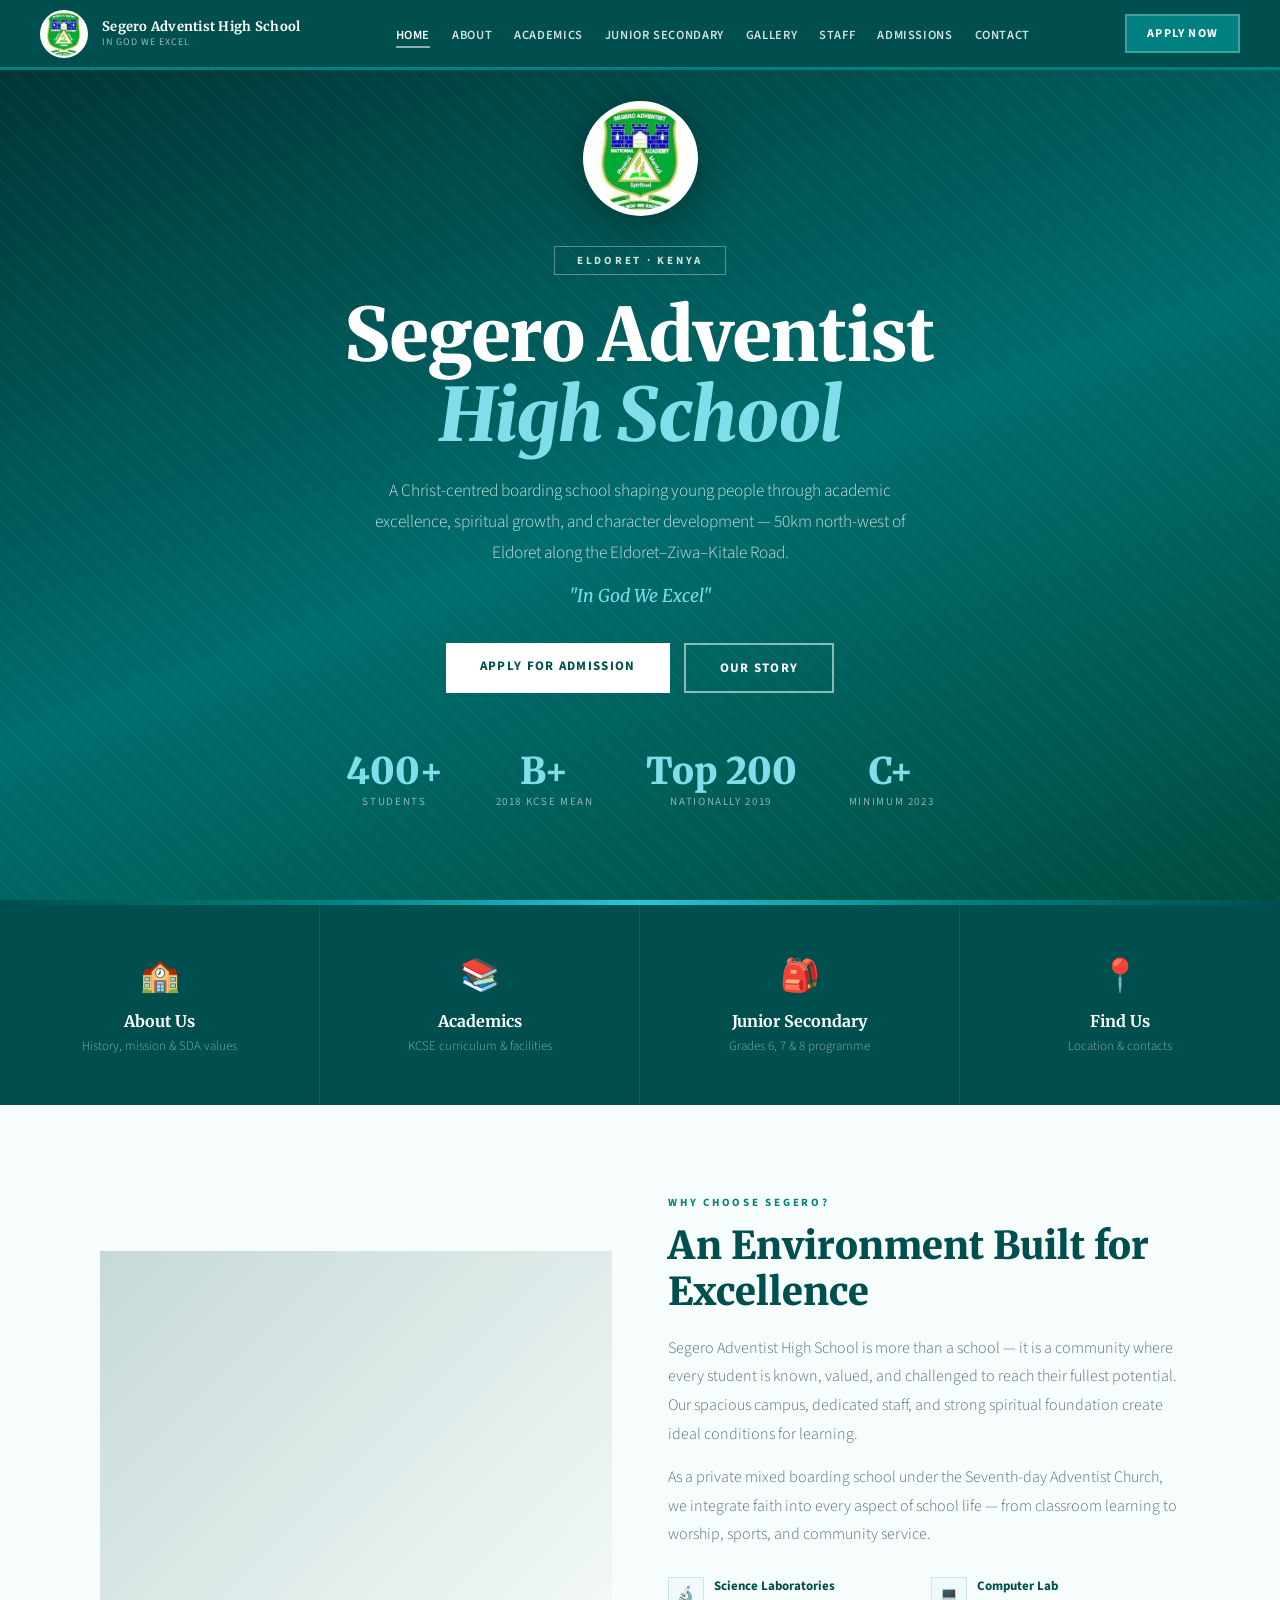
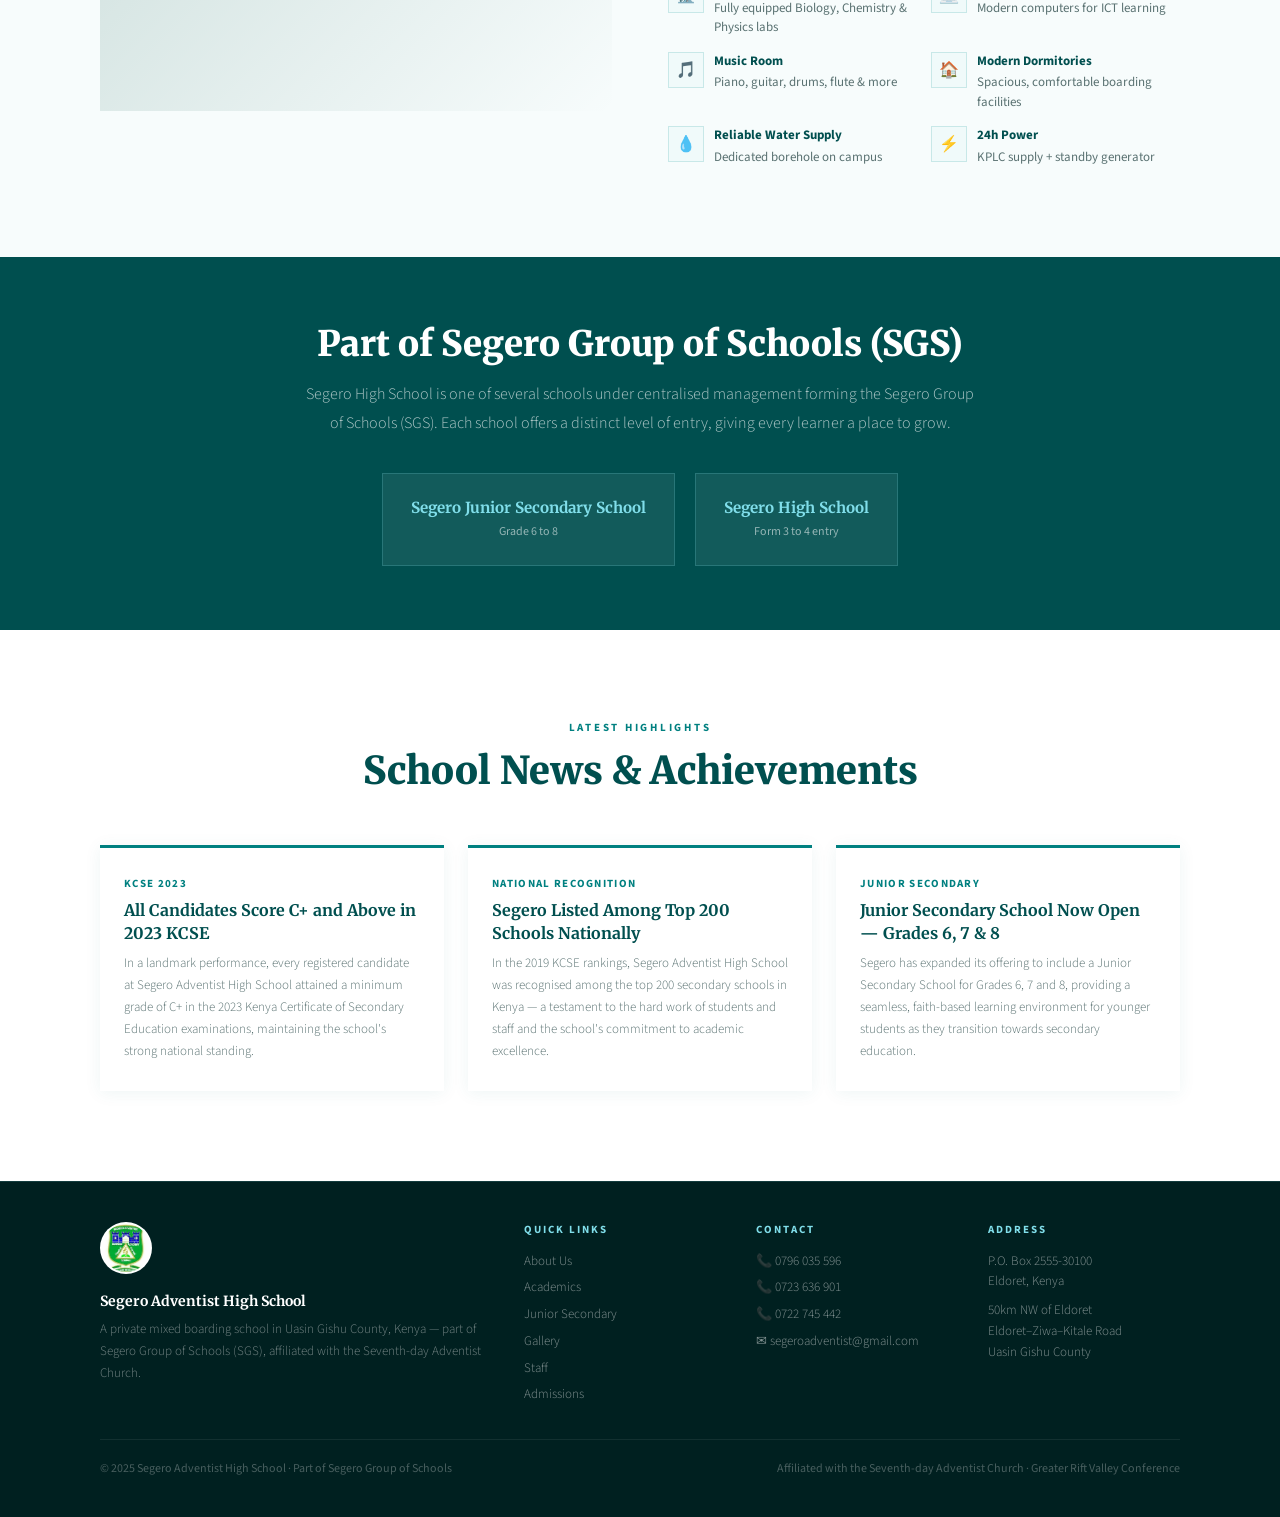
==== index.html @ 99e61c50 "First commit" ====
<!DOCTYPE html><html lang="en"><head>
<meta charset="UTF-8"/><meta name="viewport" content="width=device-width,initial-scale=1.0"/>
<title>Segero Adventist High School – In God We Excel</title>
<link href="https://fonts.googleapis.com/css2?family=Merriweather:ital,wght@0,300;0,400;0,700;0,900;1,400&family=Source+Sans+3:wght@300;400;600;700&display=swap" rel="stylesheet"/>
<link rel="stylesheet" href="styles.css"/>
<style>
body{padding-top:0;}
.hero{min-height:100vh;display:flex;align-items:center;justify-content:center;text-align:center;padding:100px 24px 90px;position:relative;overflow:hidden;background:linear-gradient(160deg,#003030 0%,var(--teal) 55%,#004d40 100%);}
.hero::before{content:'';position:absolute;inset:0;opacity:0.04;background-image:repeating-linear-gradient(45deg,#fff 0,#fff 1px,transparent 0,transparent 50%);background-size:20px 20px;}
.hero-inner{position:relative;z-index:1;max-width:880px;}
.hero-logo{width:115px;height:115px;object-fit:contain;border-radius:50%;background:#fff;padding:6px;box-shadow:0 8px 48px rgba(0,0,0,0.35);margin:0 auto 30px;display:block;animation:fadeUp 0.7s ease both;}
.hero-badge{display:inline-block;border:1.5px solid rgba(255,255,255,0.35);color:rgba(255,255,255,0.82);font-size:11px;letter-spacing:0.25em;text-transform:uppercase;padding:6px 22px;margin-bottom:20px;font-weight:700;animation:fadeUp 0.8s 0.1s ease both;}
.hero h1{font-family:'Merriweather',serif;font-size:clamp(2.4rem,6vw,4.6rem);font-weight:900;color:#fff;line-height:1.1;animation:fadeUp 0.9s 0.15s ease both;}
.hero h1 em{color:#80deea;font-style:italic;}
.hero-sub{margin:20px auto 0;max-width:580px;color:rgba(255,255,255,0.78);font-size:1.08rem;line-height:1.78;font-weight:300;animation:fadeUp 1s 0.2s ease both;}
.hero-motto{margin-top:16px;font-family:'Merriweather',serif;font-style:italic;font-size:1.1rem;color:#80deea;animation:fadeUp 1s 0.25s ease both;}
.hero-btns{display:flex;gap:14px;justify-content:center;margin-top:36px;animation:fadeUp 1s 0.3s ease both;flex-wrap:wrap;}
.btn-w{background:#fff;color:var(--teal-dark);padding:14px 34px;font-size:13px;font-weight:700;letter-spacing:0.1em;text-transform:uppercase;text-decoration:none;transition:all 0.2s;}
.btn-w:hover{background:#80deea;}
.btn-o{border:2px solid rgba(255,255,255,0.55);color:#fff;padding:14px 34px;font-size:13px;font-weight:700;letter-spacing:0.1em;text-transform:uppercase;text-decoration:none;transition:all 0.2s;}
.btn-o:hover{border-color:#fff;background:rgba(255,255,255,0.1);}
.stats-row{display:flex;gap:52px;justify-content:center;margin-top:60px;flex-wrap:wrap;animation:fadeUp 1s 0.4s ease both;}
.stat-num{font-family:'Merriweather',serif;font-size:2.3rem;font-weight:900;color:#80deea;line-height:1;}
.stat-lbl{color:rgba(255,255,255,0.55);font-size:11px;letter-spacing:0.15em;text-transform:uppercase;margin-top:5px;}
/* QUICK TILES */
.tiles{display:grid;grid-template-columns:repeat(4,1fr);}
.tile{background:var(--teal-dark);padding:48px 28px;text-align:center;text-decoration:none;border-right:1px solid rgba(255,255,255,0.07);transition:background 0.2s;display:flex;flex-direction:column;align-items:center;}
.tile:last-child{border-right:none;}
.tile:hover{background:var(--teal-mid);}
.tile-icon{font-size:2rem;margin-bottom:12px;}
.tile-title{font-family:'Merriweather',serif;font-size:1rem;font-weight:700;color:#fff;margin-bottom:6px;}
.tile-desc{color:rgba(255,255,255,0.52);font-size:13px;line-height:1.5;font-weight:300;}
/* WHY SEGERO */
.why{padding:90px 56px;background:var(--off-white);}
.why-grid{display:grid;grid-template-columns:1fr 1fr;gap:56px;max-width:1080px;margin:0 auto;align-items:center;}
.why-img{background:url('https://images.unsplash.com/photo-1580582932707-520aed937b7b?w=900&q=80') center/cover no-repeat;min-height:460px;position:relative;}
.why-img::after{content:'';position:absolute;inset:0;background:linear-gradient(135deg,rgba(0,80,64,0.2),transparent);}
.why-body .section-title{margin-bottom:20px;}
.why-body p{color:var(--gray);line-height:1.8;font-weight:300;margin-bottom:14px;font-size:1rem;}
.why-points{display:grid;grid-template-columns:1fr 1fr;gap:14px;margin-top:28px;}
.wp{display:flex;align-items:flex-start;gap:10px;}
.wp-icon{width:36px;height:36px;flex-shrink:0;background:var(--teal-xlight);border:1.5px solid var(--light-border);display:flex;align-items:center;justify-content:center;font-size:16px;}
.wp-text{font-size:13px;color:var(--gray);line-height:1.5;}
.wp-text strong{display:block;color:var(--teal-dark);font-weight:700;margin-bottom:2px;}
/* SGS BANNER */
.sgs{background:var(--teal-dark);padding:64px 56px;text-align:center;}
.sgs h2{font-family:'Merriweather',serif;font-size:clamp(1.6rem,3vw,2.2rem);color:#fff;font-weight:900;margin-bottom:14px;}
.sgs p{color:rgba(255,255,255,0.68);max-width:680px;margin:0 auto 36px;line-height:1.78;font-weight:300;}
.sgs-schools{display:flex;gap:20px;justify-content:center;flex-wrap:wrap;}
.sgs-card{background:rgba(255,255,255,0.07);border:1px solid rgba(128,222,234,0.2);padding:24px 28px;min-width:180px;text-align:center;transition:background 0.2s;}
.sgs-card:hover{background:rgba(128,222,234,0.1);}
.sgs-card-name{font-family:'Merriweather',serif;font-size:.95rem;font-weight:700;color:#80deea;margin-bottom:6px;}
.sgs-card-detail{font-size:12px;color:rgba(255,255,255,0.55);line-height:1.5;}
/* NEWS */
.news{padding:90px 56px;background:var(--white);}
.news-grid{display:grid;grid-template-columns:repeat(3,1fr);gap:24px;max-width:1080px;margin:0 auto;}
.news-card{border-top:3px solid var(--teal-mid);padding:28px 24px;background:#fff;box-shadow:0 2px 16px rgba(0,109,109,0.07);}
.news-date{font-size:11px;color:var(--teal-mid);font-weight:700;letter-spacing:0.12em;text-transform:uppercase;margin-bottom:8px;}
.news-title{font-family:'Merriweather',serif;font-size:1rem;font-weight:700;color:var(--teal-dark);margin-bottom:8px;line-height:1.4;}
.news-body{font-size:13px;color:var(--gray);line-height:1.7;font-weight:300;}
@media(max-width:900px){.tiles{grid-template-columns:1fr 1fr;}.tile{border-right:none;border-bottom:1px solid rgba(255,255,255,0.07);}.why{padding:60px 24px;}.why-grid{grid-template-columns:1fr;}.why-img{min-height:260px;}.sgs{padding:56px 24px;}.news{padding:60px 24px;}.news-grid{grid-template-columns:1fr;}.stats-row{gap:32px;}}
</style></head><body>
<nav>
  <a class="nav-brand" href="index.html">
    <img src="[data-uri]" alt="Segero Logo"/>
    <div class="nav-brand-text">
      <div class="school-name">Segero Adventist High School</div>
      <div class="school-motto">In God We Excel</div>
    </div>
  </a>
  <ul class="nav-links">
    <li><a href="index.html" class="active">Home</a></li>
    <li><a href="about.html">About</a></li>
    <li><a href="academics.html">Academics</a></li>
    <li><a href="jss.html">Junior Secondary</a></li>
    <li><a href="gallery.html">Gallery</a></li>
    <li><a href="staff.html">Staff</a></li>
    <li><a href="admissions.html">Admissions</a></li>
    <li><a href="contact.html">Contact</a></li>
  </ul>
  <a href="admissions.html" class="nav-apply">Apply Now</a>
  <div class="hamburger" onclick="toggleMenu()"><span></span><span></span><span></span></div>
</nav>
<div class="mobile-menu" id="mobileMenu">
  <a href="index.html">Home</a>
  <a href="about.html">About</a>
  <a href="academics.html">Academics</a>
  <a href="jss.html">Junior Secondary</a>
  <a href="gallery.html">Gallery</a>
  <a href="staff.html">Staff</a>
  <a href="admissions.html">Admissions</a>
  <a href="contact.html">Contact</a>
</div>
<section class="hero">
  <div class="hero-inner">
    <img class="hero-logo" src="" alt="School Crest" id="heroLogo"/>
    <div class="hero-badge">Eldoret · Kenya</div>
    <h1>Segero Adventist<br><em>High School</em></h1>
    <p class="hero-sub">A Christ-centred boarding school shaping young people through academic excellence, spiritual growth, and character development — 50km north-west of Eldoret along the Eldoret–Ziwa–Kitale Road.</p>
    <p class="hero-motto">"In God We Excel"</p>
    <div class="hero-btns">
      <a href="admissions.html" class="btn-w">Apply for Admission</a>
      <a href="about.html" class="btn-o">Our Story</a>
    </div>
    <div class="stats-row">
      <div class="stat"><div class="stat-num">400+</div><div class="stat-lbl">Students</div></div>
      <div class="stat"><div class="stat-num">B+</div><div class="stat-lbl">2018 KCSE Mean</div></div>
      <div class="stat"><div class="stat-num">Top 200</div><div class="stat-lbl">Nationally 2019</div></div>
      <div class="stat"><div class="stat-num">C+</div><div class="stat-lbl">Minimum 2023</div></div>
    </div>
  </div>
</section>
<div class="color-strip"></div>
<div class="tiles">
  <a class="tile" href="about.html"><div class="tile-icon">🏫</div><div class="tile-title">About Us</div><div class="tile-desc">History, mission & SDA values</div></a>
  <a class="tile" href="academics.html"><div class="tile-icon">📚</div><div class="tile-title">Academics</div><div class="tile-desc">KCSE curriculum & facilities</div></a>
  <a class="tile" href="jss.html"><div class="tile-icon">🎒</div><div class="tile-title">Junior Secondary</div><div class="tile-desc">Grades 6, 7 & 8 programme</div></a>
  <a class="tile" href="contact.html"><div class="tile-icon">📍</div><div class="tile-title">Find Us</div><div class="tile-desc">Location & contacts</div></a>
</div>

<section class="why">
  <div class="why-grid">
    <div class="why-img"></div>
    <div class="why-body">
      <div class="section-tag">Why Choose Segero?</div>
      <h2 class="section-title">An Environment Built for Excellence</h2>
      <p>Segero Adventist High School is more than a school — it is a community where every student is known, valued, and challenged to reach their fullest potential. Our spacious campus, dedicated staff, and strong spiritual foundation create ideal conditions for learning.</p>
      <p>As a private mixed boarding school under the Seventh-day Adventist Church, we integrate faith into every aspect of school life — from classroom learning to worship, sports, and community service.</p>
      <div class="why-points">
        <div class="wp"><div class="wp-icon">🔬</div><div class="wp-text"><strong>Science Laboratories</strong>Fully equipped Biology, Chemistry & Physics labs</div></div>
        <div class="wp"><div class="wp-icon">💻</div><div class="wp-text"><strong>Computer Lab</strong>Modern computers for ICT learning</div></div>
        <div class="wp"><div class="wp-icon">🎵</div><div class="wp-text"><strong>Music Room</strong>Piano, guitar, drums, flute & more</div></div>
        <div class="wp"><div class="wp-icon">🏠</div><div class="wp-text"><strong>Modern Dormitories</strong>Spacious, comfortable boarding facilities</div></div>
        <div class="wp"><div class="wp-icon">💧</div><div class="wp-text"><strong>Reliable Water Supply</strong>Dedicated borehole on campus</div></div>
        <div class="wp"><div class="wp-icon">⚡</div><div class="wp-text"><strong>24h Power</strong>KPLC supply + standby generator</div></div>
      </div>
    </div>
  </div>
</section>

<section class="sgs">
  <h2>Part of Segero Group of Schools (SGS)</h2>
  <p>Segero High School is one of several schools under centralised management forming the Segero Group of Schools (SGS). Each school offers a distinct level of entry, giving every learner a place to grow.</p>
  <div class="sgs-schools">
    <div class="sgs-card"><div class="sgs-card-name">Segero Junior Secondary School</div><div class="sgs-card-detail">Grade 6 to 8</div></div>
    <div class="sgs-card"><div class="sgs-card-name">Segero High School</div><div class="sgs-card-detail">Form 3 to 4 entry</div></div>

  </div>
</section>

<section class="news">
  <div class="section-header">
    <div class="section-tag">Latest Highlights</div>
    <h2 class="section-title">School News & Achievements</h2>
  </div>
  <div class="news-grid">
    <div class="news-card"><div class="news-date">KCSE 2023</div><div class="news-title">All Candidates Score C+ and Above in 2023 KCSE</div><div class="news-body">In a landmark performance, every registered candidate at Segero Adventist High School attained a minimum grade of C+ in the 2023 Kenya Certificate of Secondary Education examinations, maintaining the school's strong national standing.</div></div>
    <div class="news-card"><div class="news-date">National Recognition</div><div class="news-title">Segero Listed Among Top 200 Schools Nationally</div><div class="news-body">In the 2019 KCSE rankings, Segero Adventist High School was recognised among the top 200 secondary schools in Kenya — a testament to the hard work of students and staff and the school's commitment to academic excellence.</div></div>
    <div class="news-card"><div class="news-date">Junior Secondary</div><div class="news-title">Junior Secondary School Now Open — Grades 6, 7 & 8</div><div class="news-body">Segero has expanded its offering to include a Junior Secondary School for Grades 6, 7 and 8, providing a seamless, faith-based learning environment for younger students as they transition towards secondary education.</div></div>
  </div>
</section>
<footer>
  <div class="footer-inner">
    <div class="footer-brand">
      <img src="" alt="Segero Logo" id="footLogo"/>
      <div class="fn">Segero Adventist High School</div>
      <p>A private mixed boarding school in Uasin Gishu County, Kenya — part of Segero Group of Schools (SGS), affiliated with the Seventh-day Adventist Church.</p>
    </div>
    <div class="footer-col"><h4>Quick Links</h4><a href="about.html">About Us</a><a href="academics.html">Academics</a><a href="jss.html">Junior Secondary</a><a href="gallery.html">Gallery</a><a href="staff.html">Staff</a><a href="admissions.html">Admissions</a></div>
    <div class="footer-col"><h4>Contact</h4><p>📞 0796 035 596</p><p>📞 0723 636 901</p><p>📞 0722 745 442</p><a href="mailto:segeroadventist@gmail.com">✉ segeroadventist@gmail.com</a></div>
    <div class="footer-col"><h4>Address</h4><p>P.O. Box 2555-30100<br>Eldoret, Kenya</p><p style="margin-top:8px;">50km NW of Eldoret<br>Eldoret–Ziwa–Kitale Road<br>Uasin Gishu County</p></div>
  </div>
  <div class="footer-bottom"><p>© 2025 Segero Adventist High School · Part of Segero Group of Schools</p><p>Affiliated with the Seventh-day Adventist Church · Greater Rift Valley Conference</p></div>
</footer>
<script>
function toggleMenu(){document.getElementById('mobileMenu').classList.toggle('open');}
// inject logo into hero and footer
var logo='/9j/4AAQSkZJRgABAQAAAQABAAD/2wCEAAkGBxMREhUSEhIWFhUXFRcZFRgYFxYYGBkVGBUXHRkdGxoaHSggGBolHhUXIzEiJSsrLi4uFx8zODMsNygtLisBCgoKDg0OGxAQGjIlICYrLi0tLy8tLy0wMC0tLS0tLy0tLS0rLS0tLS0tLS0tLS0tLS0tLS0tLS0tLS0tLS0tLf/AABEIAOEA4QMBIgACEQEDEQH/xAAcAAABBQEBAQAAAAAAAAAAAAAAAQQFBgcDAgj/xABKEAACAQIDBQQGBgcGBQMFAAABAgMAEQQSIQUGMUFREyJhkTJxgaGxwQcUM0JS0SNTYnKSouEVFoKywvA0Q2Nz0rPi8VRVZIOT/8QAGwEAAQUBAQAAAAAAAAAAAAAAAAECAwQFBgf/xAAzEQABAwIEBAMHBAMBAAAAAAABAAIDBBEFEiExEzJBYSJRcRQVIzOBkbFCocHwRFLRNP/aAAwDAQACEQMRAD8A3CiiihCKKKQmhCWiubGmeJ2nEmhcX6DU+6o3StbzFILnZSFeGeoCXeIfcQnxP5CofGbz29KVUPQWv8zVV9dGOXVK6zdXGyu2em8u0I10Mij2is0xO9EZ5yP7Db+Y1Hyb0H7kYA8ST8Kh9skPK1VXVtOzd1/RalLtyEcyfUprg+8MY+659gHzrL/7axD+iPVljZvzvXOTF4vMEPaBn9FcmVj6hl1ppmqSoXYpANmkrUDvCvKM+0ivH94/+l/N/SsxxwxUJHamVb8LkgHqBauITEGMzAydmrWL5jYHTx8RTOJUXtdRnFY724ZWrLvEP1Z/iH5V6G8S8428xWXjAYwJ2uWbJbNcEnu2vfRr8K8M2LVgn6bMRcL3ixGpuF5jSjPUDql96MG8ZWrpvDHzVx7B+dOE21CfvW9YI+VZC2OxSekZB+/Hb4rXuLeKZdTkb2EfA04T1A3snjFKf9QIWxx41G9F1PqIrvmrHo96Pxxj/CdfeKksHvSgOjyR+sG38txTxWvHM1Tsq6Z+z/votQvXoVScFvMzejIj+Gl/[base64]/[base64]/jYe+s1j2tiFFhPJ6i5I99KNsz2kBkJ7YWkuBqMtumhtpS8dvUJ5xGJ27VcEw+EkXCl8IFfEE+gcuWwve4tcWrj/cqFxI6zOBndUAswTISDnJ14jw4ioDDbwurwMUVhApVALrcFcuvHWwqZw2+6Bc0kT9ooIshGR83AsL8dONr0rXxuGqVktNJfPb7Jim5rOnaR4mJ7GzakWcDhmF6hYNoyxmyyNYHge8PI6WqQxm0YzgUgB/SNOXkXXQd4jlYj0PKoQCoJWs6BVJ5hGRwTbToVPYfeRh6cd/3TY+R0qf2TvIGIWOQg/ga/LwOnkaoYqw7p4O+aS2p7i+6/vIHsqq8ZRdpsr+G11RLKI3G4WlbF2g0t8yiw+8DxPS1S4pls/[base64]/FhQ8P1U/aXYNPch1BXTueJ91Ntp7egnKl8MQVXILYiwy5mP4OrGutiwIOqS4s+ERpqL9uqk9iZxCbC1tlbAoJTLeziMjNa4EgUjhzF/[base64]/eDgZf1enqrntHeKGdVV8MbIWItiLekFBv3NfRFdE3AHGpvlPC9Rdavu9nFvbw2VlR0dEeNiyvmsSuUjKxUi1z0rljtoQQ5BIZMzKWskasAMzKNS4/DULhN6Yo41iGG7q5sv6e57zXNzk6mlTHxY6aKI4YhjZFInI7pZmue5rbMT7KazAiydzpmnhi53F+3VDcPYJSTy9FYXtZSpJVkRhmABs63FwCeRHOvN69TFSe6CEAVUB45EUKt/GwpCOdc1JbMbbdFjSBglIG114THQHEnC/ps+dkzZY8uZQT+K9u7Q8iKjyyZwqKGsgUk3kRBbMQPv+6oLbUn1XGLigAyuTKoJIBZgVkW/HRr+YrjtDeZZIXiECpnCgntS1grq3Ajqg511PuNsxhfBqwgZtfutk0THFrmjTr3VhwmKimTtIu0AD5WDhQfRJBGUnpXnHbRhgVDJ2xLhj3FQgBWtrmYam1/bVZ2Nt8YdWTslkDOG1crYhSOV+tOmxH9ozRxhBEqq2Yhi1kLXdjcDXWwHUinPwBkVU5z/AJQB66pRRM4mYgWsrLiVysV1IFrE2vYgcbVoG5mE0hHRM59fH4keVZ/PJnYm1r8vdWq7qR2Y/soB5n/21yRAdKANrp2EsbxJHt26Kzqte6RaWtkBbICKKKKVKiiiihCKKKKEIpDS0hoQqXvmnek/7R/ytWYnga1DfJu8/wD2j/lasuGorCPO/wBVhYyPHH/eq4bX2sqS4hDjXUkhUHYlhEwZCxvfvXAYf4qjsJimkbIu05L2Y/[base64]/Tx8AR4+Fc7VUjmzuYwEtv+y56oon8azW+FcJ9qRR/V2GKIjEk2ZRE57QgqDyNrHzqA/tNv/ujf/wk/Klx+yZGhhs8P2k5P6eIA53UixzWPDXpTndvcaXET9lKyKq/ahJFkkA6ZUuR0ueFdjTR0tNS5i/UdFuMaWgNASYjFPDLkk2mxKMMwELkdbXt0NSGztoCaXEZcWZFKOyxGNlCjtUtqdDa9rePhXr6RNzjFiO1idckp4SssRDgagZ7ZtBfSo/dzZEkEsvaGO4hdSqyo7A9pHxVTccDUdSaaagdK1+pbskmuGOFuhUrFxHr+YrXd1uMnqX/AFVkKmtb3WbvN4qD7/61wjDaVqpYLySfRWcUtIKWtlbSKKKKEIooooQiiiihCKRjS1zc0hKQlUvfR9ZfCMj+Ws0HKr9vrL3ZvEhR/KDVDjHeA/aHxFYY53HusLGDeVg7KHn2bMcTjT2MlmTEhTkazXYWsba3Fan9EDdhs9Ul/Rt2kndfumxc20NYdtnEn6xN3z9vLbvH9Y3jXXZGIbJie+fsPxHT9PD46V6RV0D5qVvjb+n8WWoxwaVct6MHK+2XlWN2j174UlfsXHG1uJtVXwux8QMLKpglv2kFh2bXICTXIFtbEjzqFGJP4z/Efzqc2DKTHfOf+Lwn3ieculWXwSUsTbOabZR9kAhxRsbZGIDyXglW8EwBKMLkxmw4cT0ppgtj4gSRn6vLpIhPcbkwPSmmPxJ7WTvn7R/vH8beNJgZyZY++2sifeP4x41bfxOG+S7dW/wm6XAX1ZhcZGEW7qDlH3h0rr9ej/WL/EKTBxjs00Hory8BXbs1/CPKvNwXdla0XL69H+sT+IVH7dxSNh5VV1JKMAAQTe3SpTs1/CPKo3eRR9Wm0H2bf5TTml2YajdFwvnLdrZE6zxloJVAWTUowt+hcDW3Uge2o9diYn/6abl/y2/KmSYk2HfPD8RqTwE5MGLObhHDz/8AyEr0ZzpYhxQWm4AVW19E6xuyJ/q+HUQSEhp7jI2mZ0tcW0vY1ov0awNFtLHSSqUVj3WYFQ3fbgTxrMNoTH6thjnOpn5/9RfOo1ZiSO+eI+8evrqjNRvqYHXc0b/m6dexC2H6Z0af6qIUaTK7E5AWy8ONuHGqngsBKuOxcjROEYTWYqQpvJGRr42qsbwzkYqfvf8ANf73jT3c6W8zjMT+gk0vfmlVJqJ9PhzvED4fymTOu13oVYzw9hrVN0JLsp/FED/lNZYvCtE3Hl0gP7BXyBH+mvPb5ZGnus7BHeN7eyv4paRaWtxbyKKKKEIooooQiiiihCK5tXSm2NkyozdAT5CmP0F0hWZ75Yi6fvS+4Zj+VVXD6uni6/5hU1vW/wBmvgx+A+VQkHEcuGvtFYsQ0v3XN4o+9XbysFCR7bmaTGfpLhEmZe7H3SJkAI7vQka9ahxvJiB/z+PHux/+NbXtPdqSFJpBPIwVAU9C5a5urd3wW1rcaSbd7sjD2uIltJZTlVDaY5co9HRT3tT0FdlBjbGAh0AOg6+S1DK7axWS7B25NJNlaXMOzlNisfFYnIPo8iAfZSYfeCf6tI/bd4SwgNaPS6TE/d/[base64]/g7iw7JvGcNwVfsJg0KKSl+6vM9PXXQ4OIalQPadPfWN/21iP1zfy/lU7u9PNIpeSRmW5Cg2sddToPC3nXKOqQ0cqdT1raiQMaCtK+pR/h95qO3iwyLhpmVRmEbkeu1UHb2OxMTApM4RuAuNGHEcL+r2072DFisXDK5xD2FwikKVdstyGuOFyB51JDOHG4alfVgSmKxuFlWxNuzs5DS3/QzHVU9JYHYEd3iCt/ZTP8AvFieU7eSf+Naxs3YcIjjkmkjhaVW7MfV4QMuWxzEpoCDbUjjauWG3X7TCy4jJAWQvkUQQlXVDqb5L20a1vCusjx6nzeKHSw/[base64]/3baZQfbTDF7uwRJJis0YjdAUdI41kkaS+ZSbaXNvPwqGuxenmY5rIrXFuijkd8M37qprV13Kk7sZ/DJb3g/wCqqUDVm3Sl7rjoynzA/wDGuLk2B8isvB3WqbeYWtoa9Vxja4Fdq22G4XSBFFFFPSoooooQiiiihCDUbt17RN4i3mRUkagt6HtGo6t8FP8ASq9UbROKUbrLd5pbzW/CqjzufnUapsb9DfyNOdrtmmkP7VvIW+VNAay2CzQuMrJM1Q53dWqPfmUM5MSsrkWUse6QAONuBsDbr665PvhM9+0VXGdXUE5ezKNmABA73AcarV6BU3Ff5pfbpvNT+H3rlQzOiANLKJDrexAAtw1BC++nMe+TowMcEcYzl5FW47RiCLk2/[base64]/ZRRzbkKrxgPdxHcoW7Q05hjzO5nKt7z7IHeTgr3Kn8Jvf3H3GoDAb0HCJFAkRGQntswF2JOuSx53PHwq/rhO0gCM13Fzm/bub+y9xWdb07PI/SgWYHK4524A+zh6rUZjC/MNikr2OyGWPmG/[base64]/Rx7IFTe6b96QdVU+RP51B1MbrH9MfGNvcwNV5eUqTDDapZ6rYMA140PVV+Ap3Ufsc3hj/AHRUhWxCbsC61FFFFSoRRRRQhFFFFCF5aq9vUdIx+98B+dWBqru83GP1N8qpVp+EUNOqybFPd2PVmP8AMa5UsnE/vH4mvNUW7LhpdXk90tFJegU5MS0hPnRerdufs2V4pGyI8TkL2bD0yOJz/ct111FPjZmdZWKaAzPyhOtg4Y4YSRdqqTFElZsuYIq2zI19LEG9x1PQX5ySriZiUFsPCx7MC+Vn0uwHIDkBpz5mvW38cS/1eHLnZckjFT2qKPus17EWPHp671N7s7LXSw/Rpa3i3H+vtpZ3E2hYujpYQTYcrf7ZTGysKIULvoTqb8h0qHnxLSuHHpNcQKfupzkP++VSm8Ugsqn0NWe3PKRlX1kkeVRWHgeR8n/McAykcI4uSDobVBPoRC3b+Vqt/wBirBsplESAHS1l/[base64]/A/+moqpfdYfpm8EP8AmWmScpV3DhepZ6rWtifYx/u/M1JCo/YwtDH+6PfUhWtAPAF1/VFFFFTIRRRRQhFFFFCEhqvb0ppGfFh5gf1qxGofeKLNFf8ACQfl86q1bc0RASjdY1io8ruLcGb4muNSO34ikzdGsw/xf1BqPNZ7TdoXE1TCyVzT5pLUlLUhsDBpPOkbuFU8bmxbooPU/[base64]/O5dsz6NICW/6UA1I8CR/vWrXgGJjUkWJUG3TSqvBHnfI7DVg07HTW91jHqt/u1WyFhbQio6EEuJKkeQDlUbt7A50zKLsvvXnWYbXwwhlEhUmKRu+oNr2IJGnW1x4itl0qk7z7JHeX7r3y/sn+lLUx5HcVv1VWpg40eUbjULxHil7NA8eYyRlsPGkWdIlCm1yBqxuL2NuHDic6aMgkMCpHFSCCPCx4Vat2cYcsuDklkiPFXBHdCjM4F+FxrcculOd4IYL/AFicMCUyxRE2le1wJJPw/LnrpUjgJGBwWLUR8aMOva26pdFFJeqyxl6FT26cesreCj4n8vOoEVc9zsHdUH42zf4bgfBffUUu1vNamDx5qgHy1WjYJMqIvRQPdTmvCrXutuMWFl1CKKKKehFFFFCEUUUUIQab4qPMpU8wR504rwy0x4uLJCsj3tw5sj29FirfL3j31WyK0/ezZoYsD6Mg49G/+QDWZSIykqwswNjWKzwksPRc9jMBbIJBsV5FJS0CpFijdSTbRmniTDnv94ZGYXcDpm6ae6rvuzshe6gF1QXc9WJ+fwqt7tbPIHaniwst+Snn4X+VaJs7EQxIFEi+J6nnTIyJZPEdAusw+ncxnEfzHb0UsBVU3u2qVtEjEMdWI0IH9an/[base64]/VZnvJg2jInW4dGGa3HQ6H2H3Gq5isS0rM7tmYnUn4DoB0rUNvrE5zoym+jDr4/Ks02nhTC5TlxU9R/vSs9jspMd1kYxTFvxWbHf1TY0ClBpDUi55dcPAXYKOLEAfPy4+ytS3UwYBuOCKFX12/L41Sd1MASe1I6qg634n5edanszB9lGq8+J9Z40sTeJL2C6rCqcxQl53d+E+FLSClrYWmiiiihCKKKKEIooooQikNLRQhMtoYQSqVPrB6EcKzbeLYpY5gLSLoR+ID/ehrVSKjtpbOWUdGHA/I9RVGqpi7xt3UUsbZGFj9liBFiQdNdRz8aRdDrqAdRyPhV127u+GPeGV+Tcjbr1Hvqp4vAyRemunJhqp9vL21RDgdDouZqsPlgOYajzT9N5nA+zTh+1+dKN5pP1a+bfnUJevQajhM8k33lUjZymDvNL+rX+b86l9mz4mZO0AgVc2Vc7spdgNQvG/9KqN6tG7WNiWLJNPD2V27SGRbsONih6njzp8cEbjYhWaWvne+znpm23pgT+iHG1+/[base64]/Vr/[base64]/KoLEbvSr6NnH8J8j+dbM6A6EXFR8+x4m4LlJ/Dp7uFUnUsjeUqnLQ08upbY9li88DJ6Ssp8QfjXKtaxO7x+6wI6MLe+oPGbrKdWg/wASf+35ioSXt5h9lny4L1jf91R8RiXfLnYtlGVAfur0Fcj66sOK3Z45JOfBh8xw8qhcZs+SL0106jVfOgSByzaigqItXD6rjavPCnGBwEkvoLp1OgHt5+yp/BbsgkZ2Lnkq3A92ppC9oNkU+HzzbDTzVYtfqf8AfSnsGyZ5OEZA6t3fjqav2A3cy+iiR+u2b8z7amMPsBPvsW9Wg/OnNEj9ALLWjwZg1ld9ln+F3aBP6Rr+C6e8/KrTsrdsj0UEa+PE/M+2rXhcHGnoqB8fPjTnJU7KLNq8rRip4YR8Nv1Ufgtkxx6gXbqbX9nIU/C17FLWgyNrRYKbfdAoooqRKiiiihCKKKKEIooooQiiiihCKKK8M1ISkuvV685qidpbeihBLMDbxAA9ZqlbY3/JBEQJ5XBsPMi59gFVpKlrdBqopJ44+c2WiYnGonpMB4c/LjUDtHfCCLS+vK+nuFyfKsqxm2p5TrIQCfRW4v5at511wG7mLm1jgex5t3R/NaqxmkebBUH4jmNom3Vrxn0i30QH2KAPNrn3VEvvnO5sTlHW5b3ZlFOMN9HGKb05I08O8x+Q99TOD+jWMWMk7t1ChVHwJpOC86lMzV0h2sFBnaTuCUmJNr6LmB8PRIuematK2J9ivtH8xqJOyIYWGUa20Z2zN7CxuPZpXXC7bihTIx1DN+G1i5I1JHI0MLWSaq/CxzW/EcpnEYNH9JAfZr51CbS2DZT2feH4Dr5X4+o15k31w4+8P40/OuX9+cP+Jf4xTpXU7xqVLxWjTME42fu9YDtNB+FeQ9fL2VOQYVEFlUD/AH141Xk33w/4h/GnzNPIN6YH4HyKn4GljNOzYpTIHDQhVzfB27eyuV0ubAEmwQWFwevIVXcXtySHRZbt+EoAePOxVl0/ZtpV1xEMeIaTOqujEWzDovjry5a6Uwx/0exSgGOV0sNATnUX6BtQPC9QtZnJt5qnUsmveMqu4TfqdNGBPqN/c1/jVgwP0hRn09P3gV94uKhMX9HOJHoSRv00KH51C4zdfGQ6tA58Vsw/[base64]/chycvbxmYBWkisSyoxFze+pAvyqZ2XvdAB2hjdp+yVGVUzA5L2KsOAObgfDTSuP9vysWlXBMuIdAjSFrLYdFNtf6a6Uy0I6pwijcLkk/dRe3N1EhjlaOfO0LL2qlLWzAWI8NQefOpDZm48U8KzJIwzwqygldJSDcHu+iDYW9dedq4rFYlHRcNFF2hXtCHVmfLa1yPV5V52f9fhjiiRY8sTlxdmub5rgn8PfPupc8QPZHs7c/IbWUl/cDDEaSSkqbG2TjYE8V8armwd1lxZnIkZBE+Ve7nLC51I010HnUyu0MaAQ+Gw8gLs/[base64]/[base64]/wBRaZ7pfZ4b1D/KaKKxaj5hVX/IHorXvB9gfWvxrCxwpaKdJzD0WfjH6VJ7q/bN/wBiT5U0w32g9Z/zNRRTmfLKqxfLH1V8w/oj90fGpPZ/pez5ilorPbzrfpORWXD13oorTjUjf5SnhUPtDgaKKZJsnBVtvS8/iKq+9XEfvf6qSiqbdysyv2UbsH/il9fyapbf/wD4v/8AVH/rooq+/wCWs6X/AM/1Ur9FvpP++f8A0hV82z9k3s+NFFRM+W5bNB8hnos6xP8Ax8P7r/5GrV4eA9Q+FFFTUfMfRJT7O9V1FFFFaStoooooQiiiihC//9k=';
document.getElementById('heroLogo').src='data:image/jpeg;base64,'+logo;
document.getElementById('footLogo').src='data:image/jpeg;base64,'+logo;
</script></body></html>
---- styles.css ----
*,*::before,*::after{box-sizing:border-box;margin:0;padding:0;}
:root{
  --teal:#006d6d;--teal-dark:#004f4f;--teal-mid:#008080;
  --teal-light:#e0f4f4;--teal-xlight:#f0fafa;
  --blue:#1565c0;--blue-dark:#0d47a1;--blue-mid:#1976d2;--blue-light:#e3f2fd;
  --white:#fff;--off-white:#f7fcfc;--text:#1a2e2e;--gray:#5a7272;--light-border:#c8e8e8;
}
html{scroll-behavior:smooth;}
body{font-family:'Source Sans 3',sans-serif;color:var(--text);background:var(--white);overflow-x:hidden;padding-top:70px;}
/* NAV */
nav{position:fixed;top:0;left:0;right:0;z-index:200;background:var(--teal-dark);display:flex;align-items:center;justify-content:space-between;padding:0 40px;height:70px;border-bottom:3px solid var(--teal-mid);}
.nav-brand{display:flex;align-items:center;gap:14px;text-decoration:none;}
.nav-brand img{width:48px;height:48px;object-fit:contain;border-radius:50%;background:#fff;padding:2px;}
.nav-brand-text .school-name{font-family:'Merriweather',serif;font-size:13px;font-weight:700;color:#fff;letter-spacing:0.02em;}
.nav-brand-text .school-motto{font-size:10px;color:rgba(255,255,255,0.6);letter-spacing:0.1em;text-transform:uppercase;}
.nav-links{display:flex;gap:22px;list-style:none;}
.nav-links a{color:rgba(255,255,255,0.82);text-decoration:none;font-size:12.5px;font-weight:600;letter-spacing:0.05em;text-transform:uppercase;transition:color 0.2s;padding-bottom:2px;border-bottom:2px solid transparent;}
.nav-links a:hover,.nav-links a.active{color:#fff;border-bottom-color:rgba(255,255,255,0.55);}
.nav-apply{background:var(--teal-mid);color:#fff;padding:9px 20px;font-size:12px;font-weight:700;letter-spacing:0.1em;text-transform:uppercase;text-decoration:none;border:2px solid rgba(255,255,255,0.25);transition:all 0.2s;white-space:nowrap;}
.nav-apply:hover{background:#fff;color:var(--teal-dark);}
.hamburger{display:none;flex-direction:column;gap:5px;cursor:pointer;padding:4px;}
.hamburger span{display:block;width:24px;height:2px;background:#fff;}
.mobile-menu{display:none;position:fixed;top:70px;left:0;right:0;background:var(--teal-dark);z-index:199;flex-direction:column;border-top:1px solid rgba(255,255,255,0.1);}
.mobile-menu.open{display:flex;}
.mobile-menu a{color:#fff;text-decoration:none;padding:13px 24px;font-size:14px;font-weight:600;border-bottom:1px solid rgba(255,255,255,0.08);}
.mobile-menu a:hover{background:var(--teal-mid);}
/* PAGE HERO */
.page-hero{background:linear-gradient(135deg,var(--teal-dark),var(--teal));padding:70px 56px 60px;text-align:center;position:relative;overflow:hidden;}
.page-hero::before{content:'';position:absolute;inset:0;opacity:0.04;background-image:repeating-linear-gradient(45deg,#fff 0,#fff 1px,transparent 0,transparent 50%);background-size:20px 20px;}
.page-hero-inner{position:relative;z-index:1;}
.page-hero h1{font-family:'Merriweather',serif;font-size:clamp(2rem,5vw,3.4rem);font-weight:900;color:#fff;line-height:1.1;}
.page-hero p{color:rgba(255,255,255,0.78);font-size:1.05rem;margin-top:12px;font-weight:300;max-width:600px;margin-left:auto;margin-right:auto;}
.page-hero .tag{display:inline-block;border:1.5px solid rgba(255,255,255,0.32);color:rgba(255,255,255,0.8);font-size:11px;letter-spacing:0.25em;text-transform:uppercase;padding:5px 18px;margin-bottom:16px;font-weight:700;}
/* SHARED */
.color-strip{height:5px;background:linear-gradient(90deg,var(--teal-dark),var(--teal-mid),#26c6da,var(--teal-mid),var(--teal-dark));}
.section-tag{font-size:11px;letter-spacing:0.25em;text-transform:uppercase;color:var(--teal-mid);font-weight:700;margin-bottom:12px;}
.section-title{font-family:'Merriweather',serif;font-size:clamp(1.6rem,3vw,2.4rem);font-weight:900;color:var(--teal-dark);line-height:1.2;}
.section-header{text-align:center;margin-bottom:52px;}
.section-header .section-title{margin-top:10px;}
.section-header p{color:var(--gray);max-width:580px;margin:14px auto 0;line-height:1.75;font-weight:300;}
/* FOOTER */
footer{background:#002020;padding:40px 56px;border-top:1px solid rgba(128,222,234,0.15);}
.footer-inner{max-width:1080px;margin:0 auto;display:grid;grid-template-columns:2fr 1fr 1fr 1fr;gap:40px;}
.footer-brand img{width:52px;height:52px;object-fit:contain;border-radius:50%;background:#fff;padding:2px;margin-bottom:12px;}
.footer-brand p{color:rgba(255,255,255,0.45);font-size:13px;line-height:1.7;margin-top:8px;font-weight:300;}
.footer-brand .fn{font-family:'Merriweather',serif;font-size:14px;font-weight:700;color:#fff;}
.footer-col h4{font-size:11px;letter-spacing:0.18em;text-transform:uppercase;color:#80deea;font-weight:700;margin-bottom:14px;}
.footer-col a,.footer-col p{display:block;color:rgba(255,255,255,0.5);font-size:13px;text-decoration:none;margin-bottom:6px;line-height:1.6;font-weight:300;}
.footer-col a:hover{color:#80deea;}
.footer-bottom{max-width:1080px;margin:28px auto 0;padding-top:20px;border-top:1px solid rgba(255,255,255,0.07);display:flex;justify-content:space-between;align-items:center;}
.footer-bottom p{color:rgba(255,255,255,0.28);font-size:12px;}
/* ANIMATIONS */
@keyframes fadeUp{from{opacity:0;transform:translateY(24px);}to{opacity:1;transform:translateY(0);}}
/* RESPONSIVE */
@media(max-width:1000px){nav{padding:0 20px;}.nav-links,.nav-apply{display:none;}.hamburger{display:flex;}.page-hero{padding:50px 24px 44px;}}
@media(max-width:700px){footer{padding:32px 24px;}.footer-inner{grid-template-columns:1fr 1fr;}.footer-bottom{flex-direction:column;gap:8px;text-align:center;}}
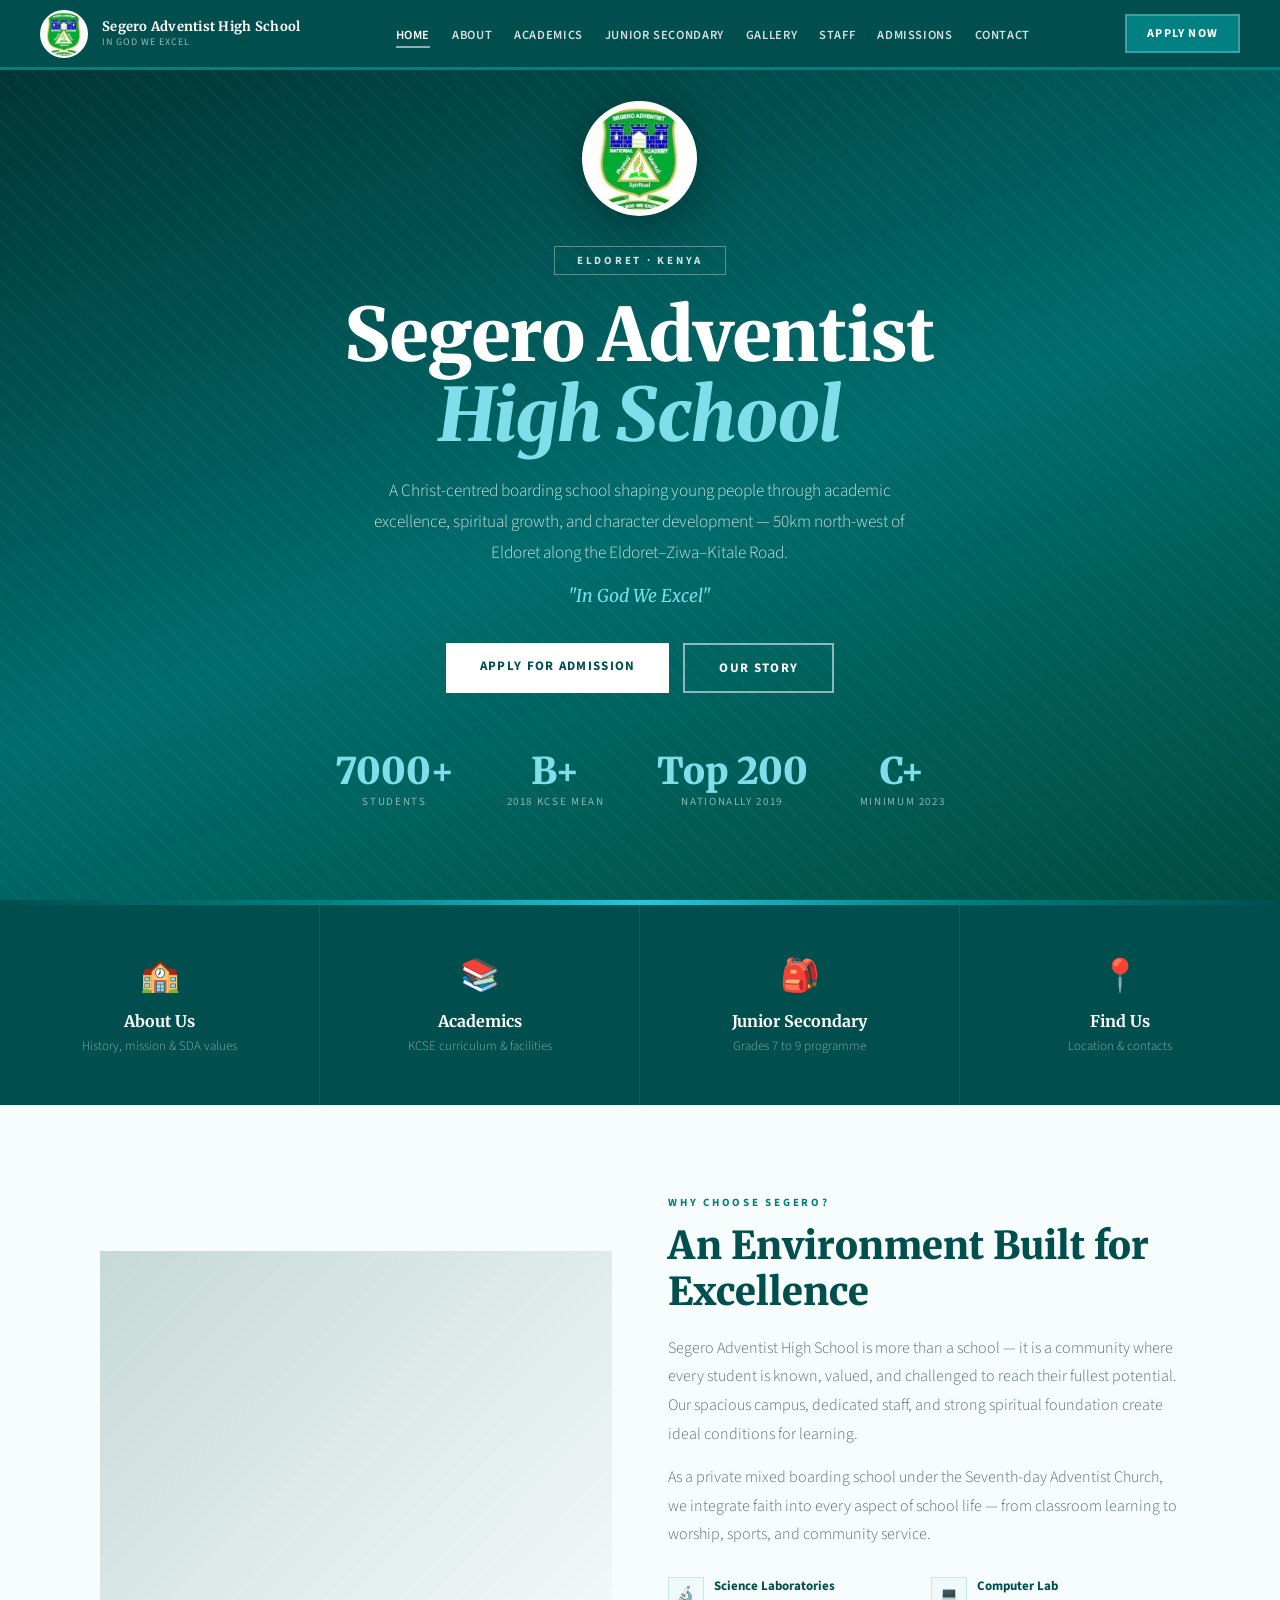
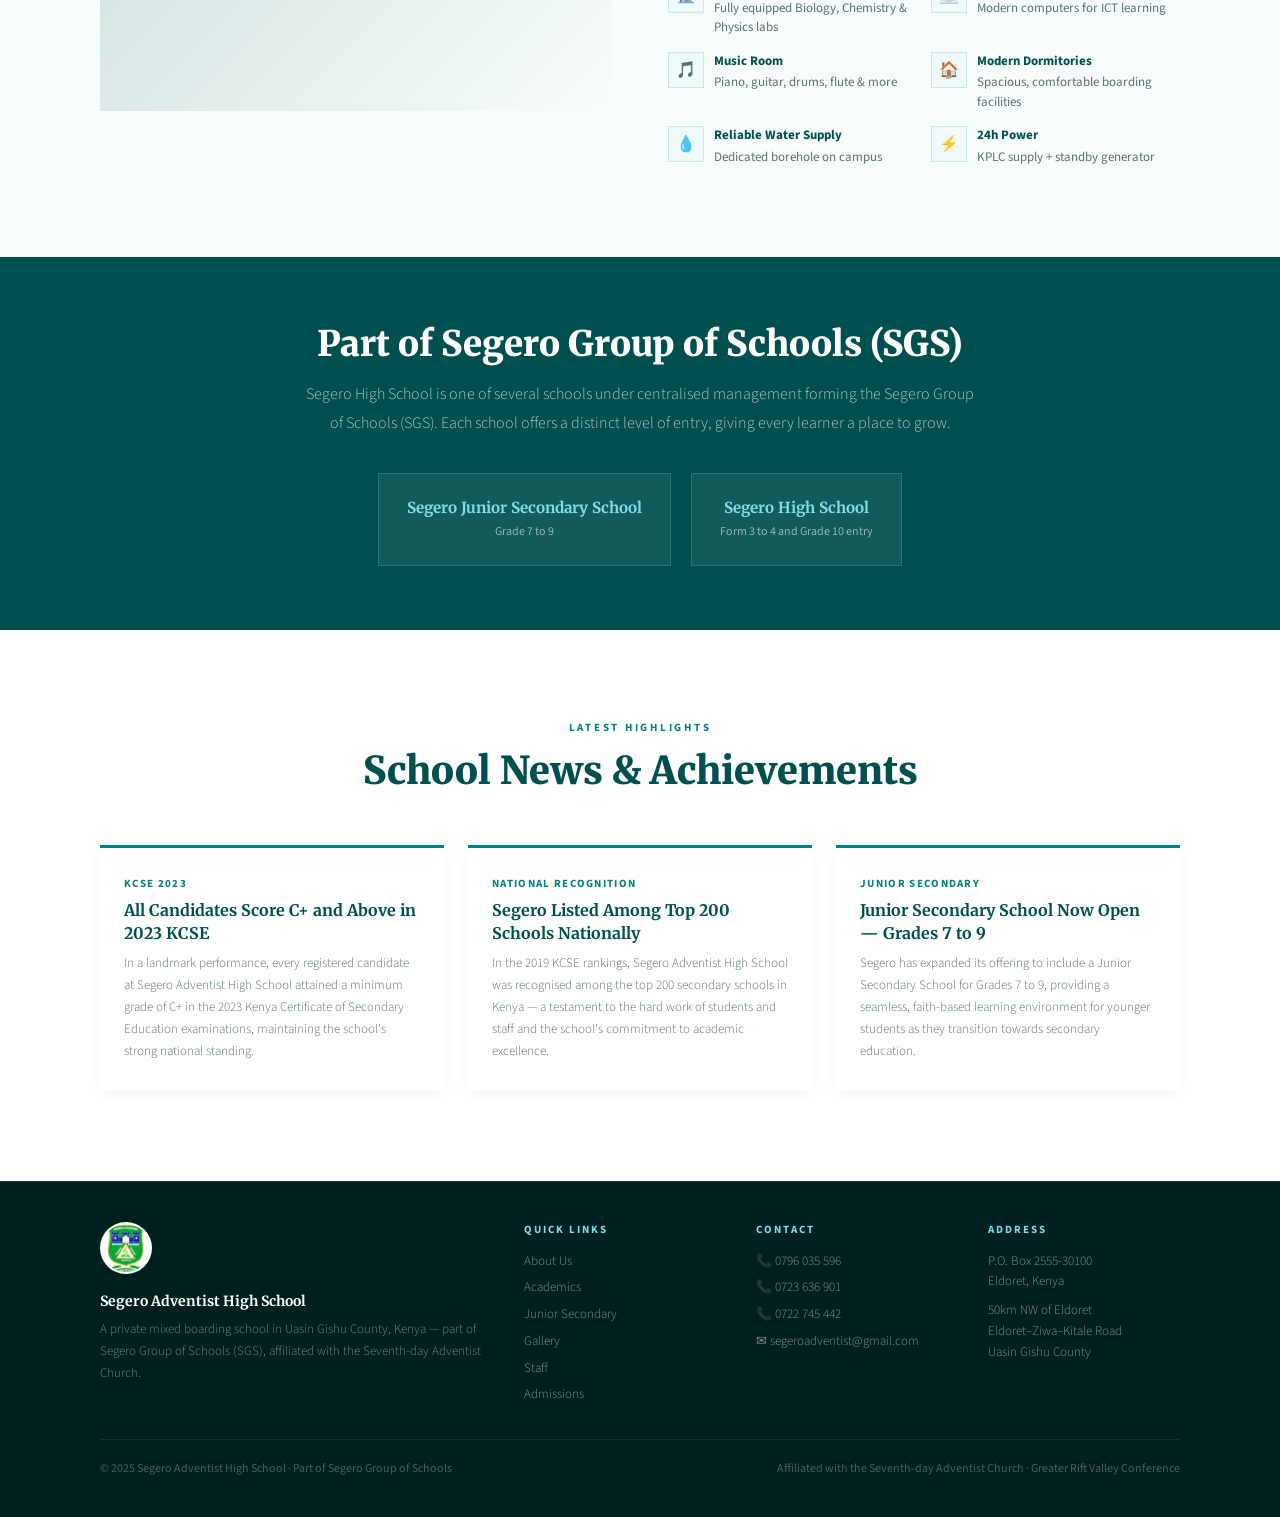
==== commit a2fb66af: "Added new features" ====
--- a/index.html
+++ b/index.html
@@ -103,7 +103,7 @@
       <a href="about.html" class="btn-o">Our Story</a>
     </div>
     <div class="stats-row">
-      <div class="stat"><div class="stat-num">400+</div><div class="stat-lbl">Students</div></div>
+      <div class="stat"><div class="stat-num">7000+</div><div class="stat-lbl">Students</div></div>
       <div class="stat"><div class="stat-num">B+</div><div class="stat-lbl">2018 KCSE Mean</div></div>
       <div class="stat"><div class="stat-num">Top 200</div><div class="stat-lbl">Nationally 2019</div></div>
       <div class="stat"><div class="stat-num">C+</div><div class="stat-lbl">Minimum 2023</div></div>
@@ -114,7 +114,7 @@
 <div class="tiles">
   <a class="tile" href="about.html"><div class="tile-icon">🏫</div><div class="tile-title">About Us</div><div class="tile-desc">History, mission & SDA values</div></a>
   <a class="tile" href="academics.html"><div class="tile-icon">📚</div><div class="tile-title">Academics</div><div class="tile-desc">KCSE curriculum & facilities</div></a>
-  <a class="tile" href="jss.html"><div class="tile-icon">🎒</div><div class="tile-title">Junior Secondary</div><div class="tile-desc">Grades 6, 7 & 8 programme</div></a>
+  <a class="tile" href="jss.html"><div class="tile-icon">🎒</div><div class="tile-title">Junior Secondary</div><div class="tile-desc">Grades 7 to 9 programme</div></a>
   <a class="tile" href="contact.html"><div class="tile-icon">📍</div><div class="tile-title">Find Us</div><div class="tile-desc">Location & contacts</div></a>
 </div>
 
@@ -142,8 +142,8 @@
   <h2>Part of Segero Group of Schools (SGS)</h2>
   <p>Segero High School is one of several schools under centralised management forming the Segero Group of Schools (SGS). Each school offers a distinct level of entry, giving every learner a place to grow.</p>
   <div class="sgs-schools">
-    <div class="sgs-card"><div class="sgs-card-name">Segero Junior Secondary School</div><div class="sgs-card-detail">Grade 6 to 8</div></div>
-    <div class="sgs-card"><div class="sgs-card-name">Segero High School</div><div class="sgs-card-detail">Form 3 to 4 entry</div></div>
+    <div class="sgs-card"><div class="sgs-card-name">Segero Junior Secondary School</div><div class="sgs-card-detail">Grade 7 to 9</div></div>
+    <div class="sgs-card"><div class="sgs-card-name">Segero High School</div><div class="sgs-card-detail">Form 3 to 4 and Grade 10 entry</div></div>
 
   </div>
 </section>
@@ -156,7 +156,7 @@
   <div class="news-grid">
     <div class="news-card"><div class="news-date">KCSE 2023</div><div class="news-title">All Candidates Score C+ and Above in 2023 KCSE</div><div class="news-body">In a landmark performance, every registered candidate at Segero Adventist High School attained a minimum grade of C+ in the 2023 Kenya Certificate of Secondary Education examinations, maintaining the school's strong national standing.</div></div>
     <div class="news-card"><div class="news-date">National Recognition</div><div class="news-title">Segero Listed Among Top 200 Schools Nationally</div><div class="news-body">In the 2019 KCSE rankings, Segero Adventist High School was recognised among the top 200 secondary schools in Kenya — a testament to the hard work of students and staff and the school's commitment to academic excellence.</div></div>
-    <div class="news-card"><div class="news-date">Junior Secondary</div><div class="news-title">Junior Secondary School Now Open — Grades 6, 7 & 8</div><div class="news-body">Segero has expanded its offering to include a Junior Secondary School for Grades 6, 7 and 8, providing a seamless, faith-based learning environment for younger students as they transition towards secondary education.</div></div>
+    <div class="news-card"><div class="news-date">Junior Secondary</div><div class="news-title">Junior Secondary School Now Open — Grades 7 to 9</div><div class="news-body">Segero has expanded its offering to include a Junior Secondary School for Grades  7 to 9, providing a seamless, faith-based learning environment for younger students as they transition towards secondary education.</div></div>
   </div>
 </section>
 <footer>
